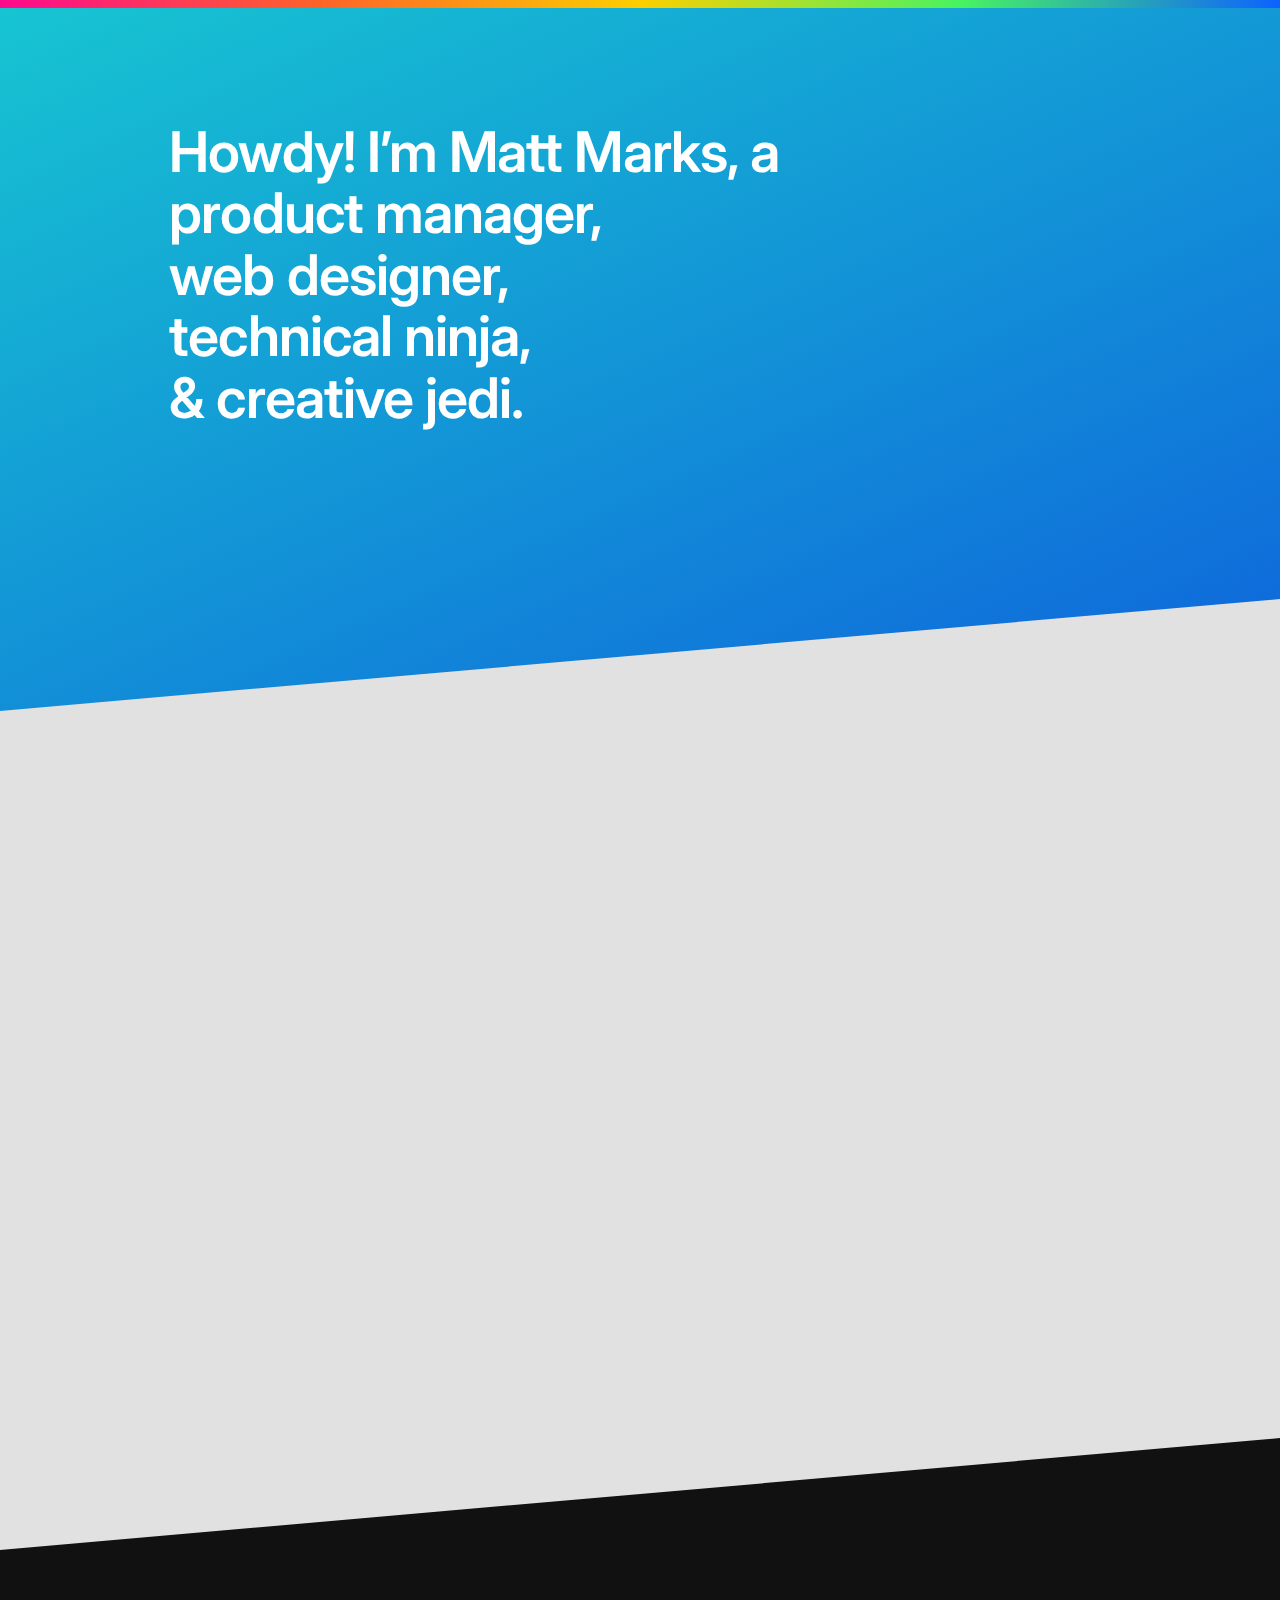
==== index.html @ 4c273abb "from php to html" ====
<!DOCTYPE html>
<html lang="en">
<head>
  <meta charset="UTF-8">
  <title>Matt Marks - Product Manager</title>
  <meta name="viewport" content="width=device-width, initial-scale=1, viewport-fit=cover">
  <link rel="stylesheet" href="style.css?v=2021.12.28.2">
  <link rel="stylesheet" href="flexboxgrid.css">
  <link href="https://fonts.googleapis.com/css?family=Inter:400,500,600&amp;display=swap" rel="stylesheet">
  
  <script src="https://cdn.usefathom.com/script.js" data-site="PKWQHMDA" defer></script>

</head>
<body>

<header>
  <div class="rainbow"></div>
  <div class="header_bg"></div>
  
  <section id="intro" class="wrap container-fluid">
		<div class="row">
			<article class="col-xs-12 col-md-10 col-md-offset-1">
				<h1>Howdy! I’m Matt Marks, a 
				<br>product manager, 
				<br>web designer, 
				<br>technical ninja, 
				<br>& creative jedi.</h1>
			</article>
		</div>
		<div id="scrollarrow" class="arrow" style="visibility:hidden;">
		  <a href="#productmanager"><span></span></a>
		</div>
  </section>
  
</header>


<main>

	<section id="productmanager" class="wrap container-fluid">
		<div class="row">
			<div class="col-xs-12 col-md-10 col-md-offset-1">
		
				<article class="portfolio-applesupport">
					<div class="portfolio-applesupport-text fademove">
						<h2>By day, I work as a Product Manager on the <a href="https://apps.apple.com/us/app/apple-support/id1130498044" target="_blank">Apple Support</a> app.</h2>
					</div>
					<div class="fademove iphone13">
						<div class="fade iphone13-screen"></div>
					</div>
				</article>
		
			</div>
		</div>
	</section>


	<div class="pixels_bg">

	<section id="pixels" class="wrap container-fluid">
		<div class="row">
			<div class="col-xs-12 col-md-10 col-md-offset-1">
		
				<article class="portfolio-pixels">
					<div class="portfolio-pixels-text fademove">
						<h2>By night, I tickle my imagination with pixels and code.</h2>
					</div>
					<div class="fademove pixelsback"></div>
					<div class="fademove pixelsfront"></div>
				</article>
		
			</div>
		</div>
	</section>

	</div>

</main>



<script src="https://cdnjs.cloudflare.com/ajax/libs/jquery/2.1.3/jquery.min.js"></script>

<script>

$(window).scroll(function() {
    $('.fade').each(function() {
        var top_of_element = $(this).offset().top + 500;
        var bottom_of_element = $(this).offset().top + $(this).outerHeight();
        var bottom_of_screen = $(window).scrollTop() + $(window).innerHeight();
        var top_of_screen = $(window).scrollTop();

        if ((bottom_of_screen > top_of_element) && (top_of_screen < bottom_of_element) && !$(this).hasClass('visible')) {
            $(this).addClass('visible');
        }
    });
});

$(window).scroll(function() {
    $('.fademove').each(function() {
        var top_of_element = $(this).offset().top + 100;
        var bottom_of_element = $(this).offset().top + $(this).outerHeight();
        var bottom_of_screen = $(window).scrollTop() + $(window).innerHeight();
        var top_of_screen = $(window).scrollTop();

        if ((bottom_of_screen > top_of_element) && (top_of_screen < bottom_of_element) && !$(this).hasClass('visible')) {
            $(this).addClass('visible');
        }
    });
});

$(window).scroll(function() {
    var wScroll = $(this).scrollTop();
    $(".pixelsback").css({
        transform: "translateX(" + wScroll / 300 + "%)"
    })
});

$(window).scroll(function() {
    var wScroll = $(this).scrollTop();
    $(".pixelsfront").css({
        transform: "translateX(-" + wScroll / 300 + "%)"
    })
});

$(function() {
     setTimeout(function(){
         showElement();
      }, 4500);

     function showElement() {
         document.getElementById('scrollarrow').style.visibility = "visible";
     }
});


$(window).scroll(function(){
	$(".arrow").css("opacity", 1 - $(window).scrollTop() / 100);
});
</script>
	


</body>
</html>
---- style.css ----
/*
Author: Matt Marks
Version: 2021.12.28.2
*/


/* normalize.css v8.0.0 | MIT License | github.com/necolas/normalize.css */
button,hr,input{overflow:visible}progress,sub,sup{vertical-align:baseline}[type=checkbox],[type=radio],legend{box-sizing:border-box;padding:0}html{line-height:1.15;-webkit-text-size-adjust:100%}body{margin:0}h1{font-size:2em;margin:.67em 0}hr{box-sizing:content-box;height:0}code,kbd,pre,samp{font-family:monospace,monospace;font-size:1em}a{background-color:transparent}abbr[title]{border-bottom:none;text-decoration:underline;text-decoration:underline dotted}b,strong{font-weight:bolder}small{font-size:80%}sub,sup{font-size:75%;line-height:0;position:relative}sub{bottom:-.25em}sup{top:-.5em}img{border-style:none}button,input,optgroup,select,textarea{font-family:inherit;font-size:100%;line-height:1.15;margin:0}button,select{text-transform:none}[type=button],[type=reset],[type=submit],button{-webkit-appearance:button}[type=button]::-moz-focus-inner,[type=reset]::-moz-focus-inner,[type=submit]::-moz-focus-inner,button::-moz-focus-inner{border-style:none;padding:0}[type=button]:-moz-focusring,[type=reset]:-moz-focusring,[type=submit]:-moz-focusring,button:-moz-focusring{outline:ButtonText dotted 1px}fieldset{padding:.35em .75em .625em}legend{color:inherit;display:table;max-width:100%;white-space:normal}textarea{overflow:auto}[type=number]::-webkit-inner-spin-button,[type=number]::-webkit-outer-spin-button{height:auto}[type=search]{-webkit-appearance:textfield;outline-offset:-2px}[type=search]::-webkit-search-decoration{-webkit-appearance:none}::-webkit-file-upload-button{-webkit-appearance:button;font:inherit}details{display:block}summary{display:list-item}[hidden],template{display:none}


body 										{ font-family: 'Inter', sans-serif; font-weight: 400; margin:0; background:#e1e1e1; }
.wrap 										{ box-sizing: border-box; max-width: 1200px; margin: 0 auto; }
.fade 										{ opacity: 0; visibility: hidden; transition: opacity 1s ease-out; will-change: opacity, visibility; z-index:1; }
.fade.visible 								{ opacity: 1; visibility: visible; z-index:1; }
.fademove 									{ opacity: 0; transform: translateY(10vh); visibility: hidden; transition: opacity 1s ease-out, transform 1.5s ease-out; will-change: opacity, visibility; z-index:1; }
.fademove.visible 							{ opacity: 1; transform: none; visibility: visible; z-index:1; }
a 											{ text-decoration:none; cursor:hand; }

header 										{ position: relative; }
.rainbow 									{ background: #fff; background: -webkit-linear-gradient(to right, #fd0a8e, #fd6329, #fdcf00, #48f361, #0d62ff); background: linear-gradient(to right, #fd0a8e, #fd6329, #fdcf00, #48f361, #0d62ff); background-size: 100% 100%; -webkit-animation: gradient 10s ease infinite; animation: gradient 10s ease infinite; width:100%; height:8px; display:block; position: absolute; top: 0; bottom: 0; right: 0; left: 0; z-index:1; }
.header_bg 									{ position: absolute; top: 0; bottom: 0; right: 0; left: 0; width: 100%; height: 100%; padding-bottom:10em; background: #000046; background: -webkit-linear-gradient(160deg, #17c5d1, #0f6cdb, #651ca1, #0a106c); background: linear-gradient(160deg, #17c5d1, #0f6cdb, #651ca1, #0a106c); background-size: 300% 300%; -webkit-animation: gradient 10s ease infinite; animation: gradient 10s ease infinite; transform: skewY(-5deg); transform-origin: top left; }
header h1 									{ position: relative; color: white; }
#intro h1 									{ font-size: 3.5em; color: #fff; letter-spacing: -0.93px; line-height: 1.1em; font-weight: 600; padding-top:1.5em; padding-bottom:1.5em; }

@-webkit-keyframes gradient 				{ 0% { background-position: 0% 50%; } 50% { background-position: 100% 50%; } 100% { background-position: 0% 50%; } }
@keyframes gradient 						{ 0% { background-position: 0% 50%; } 50% { background-position: 100% 50%; } 100% { background-position: 0% 50%; } }

.arrow a 									{ position: absolute; bottom: 20px; left: 50%; z-index: 2; display: inline-block; -webkit-transform: translate(0, -50%); transform: translate(0, -50%); color: #fff; font : normal 400 20px/1 'Josefin Sans', sans-serif; letter-spacing: .1em; text-decoration: none; transition: opacity .3s; }
.arrow a:hover 								{ opacity: .5; }
#scrollarrow a span 						{ position: absolute; top: 0; left: 50%; width: 24px; height: 24px; margin-left: -12px; border-left: 1px solid #fff; border-bottom: 1px solid #fff; -webkit-transform: rotate(-45deg); transform: rotate(-45deg); -webkit-animation: arrow 1.5s infinite; animation: arrow 1.5s infinite; box-sizing: border-box; }
@-webkit-keyframes arrow 					{ 0% { -webkit-transform: rotate(-45deg) translate(0, 0); opacity: 0; } 50% { opacity: 1; } 100% { -webkit-transform: rotate(-45deg) translate(-20px, 20px); opacity: 0; } }
@keyframes arrow 							{ 0% { transform: rotate(-45deg) translate(0, 0); opacity: 0; } 50% { opacity: 1; } 100% { transform: rotate(-45deg) translate(-20px, 20px); opacity: 0; } }

main 										{ width:100vw; overflow:hidden; }

.portfolio-applesupport 					{ position:relative; padding-top:4em; margin-top:7em; }
.portfolio-applesupport-text 				{ position:absolute; width:60%; top:0; left:0; }
.portfolio-applesupport-text h2 			{ font-size: 3em; color: #333; letter-spacing: -0.15px; line-height: 1.4em; font-weight: 600; padding-top:1.9em; }
.portfolio-applesupport-text a 				{ white-space:nowrap; color:rgba(44, 94, 209, 1.000); text-decoration:none; }
.portfolio-applesupport-text a:hover 		{ text-decoration:underline; }
.portfolio-applesupport .iphone13 			{ width:100%; background:url('img/iphone-13-skel.png') center right no-repeat; background-size:95%; height:941px; margin-left:35%; margin-top:-20%; z-index:98; }
.portfolio-applesupport .iphone13-screen 	{ width:100%; background:url('img/iphone13-screen.png') center right no-repeat; background-size:95%; height:941px; z-index:99; }
	
.pixels_bg 									{ width: 100%; background: #111; transform: skewY(-5deg); margin-top:.9em; padding:3em 0 6em 0; }
.portfolio-pixels 							{ position:relative; transform: skewY(5deg); padding-top:15em; }
.portfolio-pixels-text 						{ position:absolute; text-align:right; width:60%; top:0; right:0; }
.portfolio-pixels-text h2 					{ font-size: 3em; color: #999; letter-spacing: -0.15px; line-height: 1.4em; font-weight: 600; padding-top:.5em; }
.portfolio-pixels .pixelsback 				{ width:100%; background:url('img/pixels-back.png') center center no-repeat; background-size:contain; height:600px; margin-left:-40%; margin-top:5%; }
.portfolio-pixels .pixelsfront 				{ width:100%; background:url('img/pixels-front.png') center center no-repeat; background-size:contain; height:650px; margin-left:0; margin-top:-69.1%; }

@media only screen and (max-width: 1020px) 	{
.portfolio-applesupport-text h2 			{ font-size: 2.5em; padding-top:2em; }
.portfolio-pixels-text h3 					{ font-size: 2.5em; }
}

@media only screen and (max-width: 900px) 	{
#intro h1									{ text-align:center; font-size: 2.3em; }

.portfolio-applesupport-text 				{ position:static; width:100%; text-align:center; padding-top:0; }
.portfolio-applesupport-text h2 			{ font-size: 2em; margin-top:0; }
.portfolio-applesupport-text a 				{ white-space:normal; }
.portfolio-applesupport .iphone13 			{ width:150%; background:url('img/iphone-13-skel.png') center right no-repeat; background-size:100%; height:941px; margin-left:-20%; margin-top:-20%; z-index:98; }
.portfolio-applesupport .iphone13-screen 	{ width:100%; background:url('img/iphone13-screen.png') center right no-repeat; background-size:100%; height:941px; z-index:99; }
	
.portfolio-pixels 							{ position:relative; padding-top:0em; }
.portfolio-pixels-text 						{ position:static; width:100%; text-align:center; }
.portfolio-pixels-text h2 					{ font-size: 2em;  }
.portfolio-pixels .pixelsback 				{ display:none; }
.portfolio-pixels .pixelsfront 				{ height:650px; margin-left:0; margin-top:0; }
}
---- flexboxgrid.css ----
/* Uncomment and set these variables to customize the grid. */

.container-fluid {
  margin-right: auto;
  margin-left: auto;
  padding-right: 2rem;
  padding-left: 2rem;
}
  

.row {
  box-sizing: border-box;
  display: -ms-flexbox;
  display: -webkit-box;
  display: flex;
  -ms-flex: 0 1 auto;
  -webkit-box-flex: 0;
  flex: 0 1 auto;
  -ms-flex-direction: row;
  -webkit-box-orient: horizontal;
  -webkit-box-direction: normal;
  flex-direction: row;
  -ms-flex-wrap: wrap;
  flex-wrap: wrap;
  margin-right: -1rem;
  margin-left: -1rem;
}

.row.reverse {
  -ms-flex-direction: row-reverse;
  -webkit-box-orient: horizontal;
  -webkit-box-direction: reverse;
  flex-direction: row-reverse;
}

.col.reverse {
  -ms-flex-direction: column-reverse;
  -webkit-box-orient: vertical;
  -webkit-box-direction: reverse;
  flex-direction: column-reverse;
}

.col-xs,
.col-xs-1,
.col-xs-2,
.col-xs-3,
.col-xs-4,
.col-xs-5,
.col-xs-6,
.col-xs-7,
.col-xs-8,
.col-xs-9,
.col-xs-10,
.col-xs-11,
.col-xs-12 {
  box-sizing: border-box;
  -ms-flex: 0 0 auto;
  -webkit-box-flex: 0;
  flex: 0 0 auto;
  padding-right: 1rem;
  padding-left: 1rem;
}

.col-xs {
  -webkit-flex-grow: 1;
  -ms-flex-positive: 1;
  -webkit-box-flex: 1;
  flex-grow: 1;
  -ms-flex-preferred-size: 0;
  flex-basis: 0;
  max-width: 100%;
}

.col-xs-1 {
  -ms-flex-preferred-size: 8.333%;
  flex-basis: 8.333%;
  max-width: 8.333%;
}

.col-xs-2 {
  -ms-flex-preferred-size: 16.667%;
  flex-basis: 16.667%;
  max-width: 16.667%;
}

.col-xs-3 {
  -ms-flex-preferred-size: 25%;
  flex-basis: 25%;
  max-width: 25%;
}

.col-xs-4 {
  -ms-flex-preferred-size: 33.333%;
  flex-basis: 33.333%;
  max-width: 33.333%;
}

.col-xs-5 {
  -ms-flex-preferred-size: 41.667%;
  flex-basis: 41.667%;
  max-width: 41.667%;
}

.col-xs-6 {
  -ms-flex-preferred-size: 50%;
  flex-basis: 50%;
  max-width: 50%;
}

.col-xs-7 {
  -ms-flex-preferred-size: 58.333%;
  flex-basis: 58.333%;
  max-width: 58.333%;
}

.col-xs-8 {
  -ms-flex-preferred-size: 66.667%;
  flex-basis: 66.667%;
  max-width: 66.667%;
}

.col-xs-9 {
  -ms-flex-preferred-size: 75%;
  flex-basis: 75%;
  max-width: 75%;
}

.col-xs-10 {
  -ms-flex-preferred-size: 83.333%;
  flex-basis: 83.333%;
  max-width: 83.333%;
}

.col-xs-11 {
  -ms-flex-preferred-size: 91.667%;
  flex-basis: 91.667%;
  max-width: 91.667%;
}

.col-xs-12 {
  -ms-flex-preferred-size: 100%;
  flex-basis: 100%;
  max-width: 100%;
}

.col-xs-offset-1 {
  margin-left: 8.333%;
}

.col-xs-offset-2 {
  margin-left: 16.667%;
}

.col-xs-offset-3 {
  margin-left: 25%;
}

.col-xs-offset-4 {
  margin-left: 33.333%;
}

.col-xs-offset-5 {
  margin-left: 41.667%;
}

.col-xs-offset-6 {
  margin-left: 50%;
}

.col-xs-offset-7 {
  margin-left: 58.333%;
}

.col-xs-offset-8 {
  margin-left: 66.667%;
}

.col-xs-offset-9 {
  margin-left: 75%;
}

.col-xs-offset-10 {
  margin-left: 83.333%;
}

.col-xs-offset-11 {
  margin-left: 91.667%;
}

.start-xs {
  -ms-flex-pack: start;
  -webkit-box-pack: start;
  justify-content: flex-start;
  text-align: start;
}

.center-xs {
  -ms-flex-pack: center;
  -webkit-box-pack: center;
  justify-content: center;
  text-align: center;
}

.end-xs {
  -ms-flex-pack: end;
  -webkit-box-pack: end;
  justify-content: flex-end;
  text-align: end;
}

.top-xs {
  -ms-flex-align: start;
  -webkit-box-align: start;
  align-items: flex-start;
}

.middle-xs {
  -ms-flex-align: center;
  -webkit-box-align: center;
  align-items: center;
}

.bottom-xs {
  -ms-flex-align: end;
  -webkit-box-align: end;
  align-items: flex-end;
}

.around-xs {
  -ms-flex-pack: distribute;
  justify-content: space-around;
}

.between-xs {
  -ms-flex-pack: justify;
  -webkit-box-pack: justify;
  justify-content: space-between;
}

.first-xs {
  -ms-flex-order: -1;
  -webkit-box-ordinal-group: 0;
  order: -1;
}

.last-xs {
  -ms-flex-order: 1;
  -webkit-box-ordinal-group: 2;
  order: 1;
}

@media only screen and (min-width: 48em) {
  .container {
    width: 46rem;
  }

  .col-sm,
  .col-sm-1,
  .col-sm-2,
  .col-sm-3,
  .col-sm-4,
  .col-sm-5,
  .col-sm-6,
  .col-sm-7,
  .col-sm-8,
  .col-sm-9,
  .col-sm-10,
  .col-sm-11,
  .col-sm-12 {
    box-sizing: border-box;
    -ms-flex: 0 0 auto;
    -webkit-box-flex: 0;
    flex: 0 0 auto;
    padding-right: 1rem;
    padding-left: 1rem;
  }

  .col-sm {
    -webkit-flex-grow: 1;
    -ms-flex-positive: 1;
    -webkit-box-flex: 1;
    flex-grow: 1;
    -ms-flex-preferred-size: 0;
    flex-basis: 0;
    max-width: 100%;
  }

  .col-sm-1 {
    -ms-flex-preferred-size: 8.333%;
    flex-basis: 8.333%;
    max-width: 8.333%;
  }

  .col-sm-2 {
    -ms-flex-preferred-size: 16.667%;
    flex-basis: 16.667%;
    max-width: 16.667%;
  }

  .col-sm-3 {
    -ms-flex-preferred-size: 25%;
    flex-basis: 25%;
    max-width: 25%;
  }

  .col-sm-4 {
    -ms-flex-preferred-size: 33.333%;
    flex-basis: 33.333%;
    max-width: 33.333%;
  }

  .col-sm-5 {
    -ms-flex-preferred-size: 41.667%;
    flex-basis: 41.667%;
    max-width: 41.667%;
  }

  .col-sm-6 {
    -ms-flex-preferred-size: 50%;
    flex-basis: 50%;
    max-width: 50%;
  }

  .col-sm-7 {
    -ms-flex-preferred-size: 58.333%;
    flex-basis: 58.333%;
    max-width: 58.333%;
  }

  .col-sm-8 {
    -ms-flex-preferred-size: 66.667%;
    flex-basis: 66.667%;
    max-width: 66.667%;
  }

  .col-sm-9 {
    -ms-flex-preferred-size: 75%;
    flex-basis: 75%;
    max-width: 75%;
  }

  .col-sm-10 {
    -ms-flex-preferred-size: 83.333%;
    flex-basis: 83.333%;
    max-width: 83.333%;
  }

  .col-sm-11 {
    -ms-flex-preferred-size: 91.667%;
    flex-basis: 91.667%;
    max-width: 91.667%;
  }

  .col-sm-12 {
    -ms-flex-preferred-size: 100%;
    flex-basis: 100%;
    max-width: 100%;
  }

  .col-sm-offset-1 {
    margin-left: 8.333%;
  }

  .col-sm-offset-2 {
    margin-left: 16.667%;
  }

  .col-sm-offset-3 {
    margin-left: 25%;
  }

  .col-sm-offset-4 {
    margin-left: 33.333%;
  }

  .col-sm-offset-5 {
    margin-left: 41.667%;
  }

  .col-sm-offset-6 {
    margin-left: 50%;
  }

  .col-sm-offset-7 {
    margin-left: 58.333%;
  }

  .col-sm-offset-8 {
    margin-left: 66.667%;
  }

  .col-sm-offset-9 {
    margin-left: 75%;
  }

  .col-sm-offset-10 {
    margin-left: 83.333%;
  }

  .col-sm-offset-11 {
    margin-left: 91.667%;
  }

  .start-sm {
    -ms-flex-pack: start;
    -webkit-box-pack: start;
    justify-content: flex-start;
    text-align: start;
  }

  .center-sm {
    -ms-flex-pack: center;
    -webkit-box-pack: center;
    justify-content: center;
    text-align: center;
  }

  .end-sm {
    -ms-flex-pack: end;
    -webkit-box-pack: end;
    justify-content: flex-end;
    text-align: end;
  }

  .top-sm {
    -ms-flex-align: start;
    -webkit-box-align: start;
    align-items: flex-start;
  }

  .middle-sm {
    -ms-flex-align: center;
    -webkit-box-align: center;
    align-items: center;
  }

  .bottom-sm {
    -ms-flex-align: end;
    -webkit-box-align: end;
    align-items: flex-end;
  }

  .around-sm {
    -ms-flex-pack: distribute;
    justify-content: space-around;
  }

  .between-sm {
    -ms-flex-pack: justify;
    -webkit-box-pack: justify;
    justify-content: space-between;
  }

  .first-sm {
    -ms-flex-order: -1;
    -webkit-box-ordinal-group: 0;
    order: -1;
  }

  .last-sm {
    -ms-flex-order: 1;
    -webkit-box-ordinal-group: 2;
    order: 1;
  }
}

@media only screen and (min-width: 62em) {
  .container {
    width: 61rem;
  }

  .col-md,
  .col-md-1,
  .col-md-2,
  .col-md-3,
  .col-md-4,
  .col-md-5,
  .col-md-6,
  .col-md-7,
  .col-md-8,
  .col-md-9,
  .col-md-10,
  .col-md-11,
  .col-md-12 {
    box-sizing: border-box;
    -ms-flex: 0 0 auto;
    -webkit-box-flex: 0;
    flex: 0 0 auto;
    padding-right: 1rem;
    padding-left: 1rem;
  }

  .col-md {
    -webkit-flex-grow: 1;
    -ms-flex-positive: 1;
    -webkit-box-flex: 1;
    flex-grow: 1;
    -ms-flex-preferred-size: 0;
    flex-basis: 0;
    max-width: 100%;
  }

  .col-md-1 {
    -ms-flex-preferred-size: 8.333%;
    flex-basis: 8.333%;
    max-width: 8.333%;
  }

  .col-md-2 {
    -ms-flex-preferred-size: 16.667%;
    flex-basis: 16.667%;
    max-width: 16.667%;
  }

  .col-md-3 {
    -ms-flex-preferred-size: 25%;
    flex-basis: 25%;
    max-width: 25%;
  }

  .col-md-4 {
    -ms-flex-preferred-size: 33.333%;
    flex-basis: 33.333%;
    max-width: 33.333%;
  }

  .col-md-5 {
    -ms-flex-preferred-size: 41.667%;
    flex-basis: 41.667%;
    max-width: 41.667%;
  }

  .col-md-6 {
    -ms-flex-preferred-size: 50%;
    flex-basis: 50%;
    max-width: 50%;
  }

  .col-md-7 {
    -ms-flex-preferred-size: 58.333%;
    flex-basis: 58.333%;
    max-width: 58.333%;
  }

  .col-md-8 {
    -ms-flex-preferred-size: 66.667%;
    flex-basis: 66.667%;
    max-width: 66.667%;
  }

  .col-md-9 {
    -ms-flex-preferred-size: 75%;
    flex-basis: 75%;
    max-width: 75%;
  }

  .col-md-10 {
    -ms-flex-preferred-size: 83.333%;
    flex-basis: 83.333%;
    max-width: 83.333%;
  }

  .col-md-11 {
    -ms-flex-preferred-size: 91.667%;
    flex-basis: 91.667%;
    max-width: 91.667%;
  }

  .col-md-12 {
    -ms-flex-preferred-size: 100%;
    flex-basis: 100%;
    max-width: 100%;
  }

  .col-md-offset-1 {
    margin-left: 8.333%;
  }

  .col-md-offset-2 {
    margin-left: 16.667%;
  }

  .col-md-offset-3 {
    margin-left: 25%;
  }

  .col-md-offset-4 {
    margin-left: 33.333%;
  }

  .col-md-offset-5 {
    margin-left: 41.667%;
  }

  .col-md-offset-6 {
    margin-left: 50%;
  }

  .col-md-offset-7 {
    margin-left: 58.333%;
  }

  .col-md-offset-8 {
    margin-left: 66.667%;
  }

  .col-md-offset-9 {
    margin-left: 75%;
  }

  .col-md-offset-10 {
    margin-left: 83.333%;
  }

  .col-md-offset-11 {
    margin-left: 91.667%;
  }

  .start-md {
    -ms-flex-pack: start;
    -webkit-box-pack: start;
    justify-content: flex-start;
    text-align: start;
  }

  .center-md {
    -ms-flex-pack: center;
    -webkit-box-pack: center;
    justify-content: center;
    text-align: center;
  }

  .end-md {
    -ms-flex-pack: end;
    -webkit-box-pack: end;
    justify-content: flex-end;
    text-align: end;
  }

  .top-md {
    -ms-flex-align: start;
    -webkit-box-align: start;
    align-items: flex-start;
  }

  .middle-md {
    -ms-flex-align: center;
    -webkit-box-align: center;
    align-items: center;
  }

  .bottom-md {
    -ms-flex-align: end;
    -webkit-box-align: end;
    align-items: flex-end;
  }

  .around-md {
    -ms-flex-pack: distribute;
    justify-content: space-around;
  }

  .between-md {
    -ms-flex-pack: justify;
    -webkit-box-pack: justify;
    justify-content: space-between;
  }

  .first-md {
    -ms-flex-order: -1;
    -webkit-box-ordinal-group: 0;
    order: -1;
  }

  .last-md {
    -ms-flex-order: 1;
    -webkit-box-ordinal-group: 2;
    order: 1;
  }
}

@media only screen and (min-width: 75em) {
  .container {
    width: 71rem;
  }

  .col-lg,
  .col-lg-1,
  .col-lg-2,
  .col-lg-3,
  .col-lg-4,
  .col-lg-5,
  .col-lg-6,
  .col-lg-7,
  .col-lg-8,
  .col-lg-9,
  .col-lg-10,
  .col-lg-11,
  .col-lg-12 {
    box-sizing: border-box;
    -ms-flex: 0 0 auto;
    -webkit-box-flex: 0;
    flex: 0 0 auto;
    padding-right: 1rem;
    padding-left: 1rem;
  }

  .col-lg {
    -webkit-flex-grow: 1;
    -ms-flex-positive: 1;
    -webkit-box-flex: 1;
    flex-grow: 1;
    -ms-flex-preferred-size: 0;
    flex-basis: 0;
    max-width: 100%;
  }

  .col-lg-1 {
    -ms-flex-preferred-size: 8.333%;
    flex-basis: 8.333%;
    max-width: 8.333%;
  }

  .col-lg-2 {
    -ms-flex-preferred-size: 16.667%;
    flex-basis: 16.667%;
    max-width: 16.667%;
  }

  .col-lg-3 {
    -ms-flex-preferred-size: 25%;
    flex-basis: 25%;
    max-width: 25%;
  }

  .col-lg-4 {
    -ms-flex-preferred-size: 33.333%;
    flex-basis: 33.333%;
    max-width: 33.333%;
  }

  .col-lg-5 {
    -ms-flex-preferred-size: 41.667%;
    flex-basis: 41.667%;
    max-width: 41.667%;
  }

  .col-lg-6 {
    -ms-flex-preferred-size: 50%;
    flex-basis: 50%;
    max-width: 50%;
  }

  .col-lg-7 {
    -ms-flex-preferred-size: 58.333%;
    flex-basis: 58.333%;
    max-width: 58.333%;
  }

  .col-lg-8 {
    -ms-flex-preferred-size: 66.667%;
    flex-basis: 66.667%;
    max-width: 66.667%;
  }

  .col-lg-9 {
    -ms-flex-preferred-size: 75%;
    flex-basis: 75%;
    max-width: 75%;
  }

  .col-lg-10 {
    -ms-flex-preferred-size: 83.333%;
    flex-basis: 83.333%;
    max-width: 83.333%;
  }

  .col-lg-11 {
    -ms-flex-preferred-size: 91.667%;
    flex-basis: 91.667%;
    max-width: 91.667%;
  }

  .col-lg-12 {
    -ms-flex-preferred-size: 100%;
    flex-basis: 100%;
    max-width: 100%;
  }

  .col-lg-offset-1 {
    margin-left: 8.333%;
  }

  .col-lg-offset-2 {
    margin-left: 16.667%;
  }

  .col-lg-offset-3 {
    margin-left: 25%;
  }

  .col-lg-offset-4 {
    margin-left: 33.333%;
  }

  .col-lg-offset-5 {
    margin-left: 41.667%;
  }

  .col-lg-offset-6 {
    margin-left: 50%;
  }

  .col-lg-offset-7 {
    margin-left: 58.333%;
  }

  .col-lg-offset-8 {
    margin-left: 66.667%;
  }

  .col-lg-offset-9 {
    margin-left: 75%;
  }

  .col-lg-offset-10 {
    margin-left: 83.333%;
  }

  .col-lg-offset-11 {
    margin-left: 91.667%;
  }

  .start-lg {
    -ms-flex-pack: start;
    -webkit-box-pack: start;
    justify-content: flex-start;
    text-align: start;
  }

  .center-lg {
    -ms-flex-pack: center;
    -webkit-box-pack: center;
    justify-content: center;
    text-align: center;
  }

  .end-lg {
    -ms-flex-pack: end;
    -webkit-box-pack: end;
    justify-content: flex-end;
    text-align: end;
  }

  .top-lg {
    -ms-flex-align: start;
    -webkit-box-align: start;
    align-items: flex-start;
  }

  .middle-lg {
    -ms-flex-align: center;
    -webkit-box-align: center;
    align-items: center;
  }

  .bottom-lg {
    -ms-flex-align: end;
    -webkit-box-align: end;
    align-items: flex-end;
  }

  .around-lg {
    -ms-flex-pack: distribute;
    justify-content: space-around;
  }

  .between-lg {
    -ms-flex-pack: justify;
    -webkit-box-pack: justify;
    justify-content: space-between;
  }

  .first-lg {
    -ms-flex-order: -1;
    -webkit-box-ordinal-group: 0;
    order: -1;
  }

  .last-lg {
    -ms-flex-order: 1;
    -webkit-box-ordinal-group: 2;
    order: 1;
  }
}
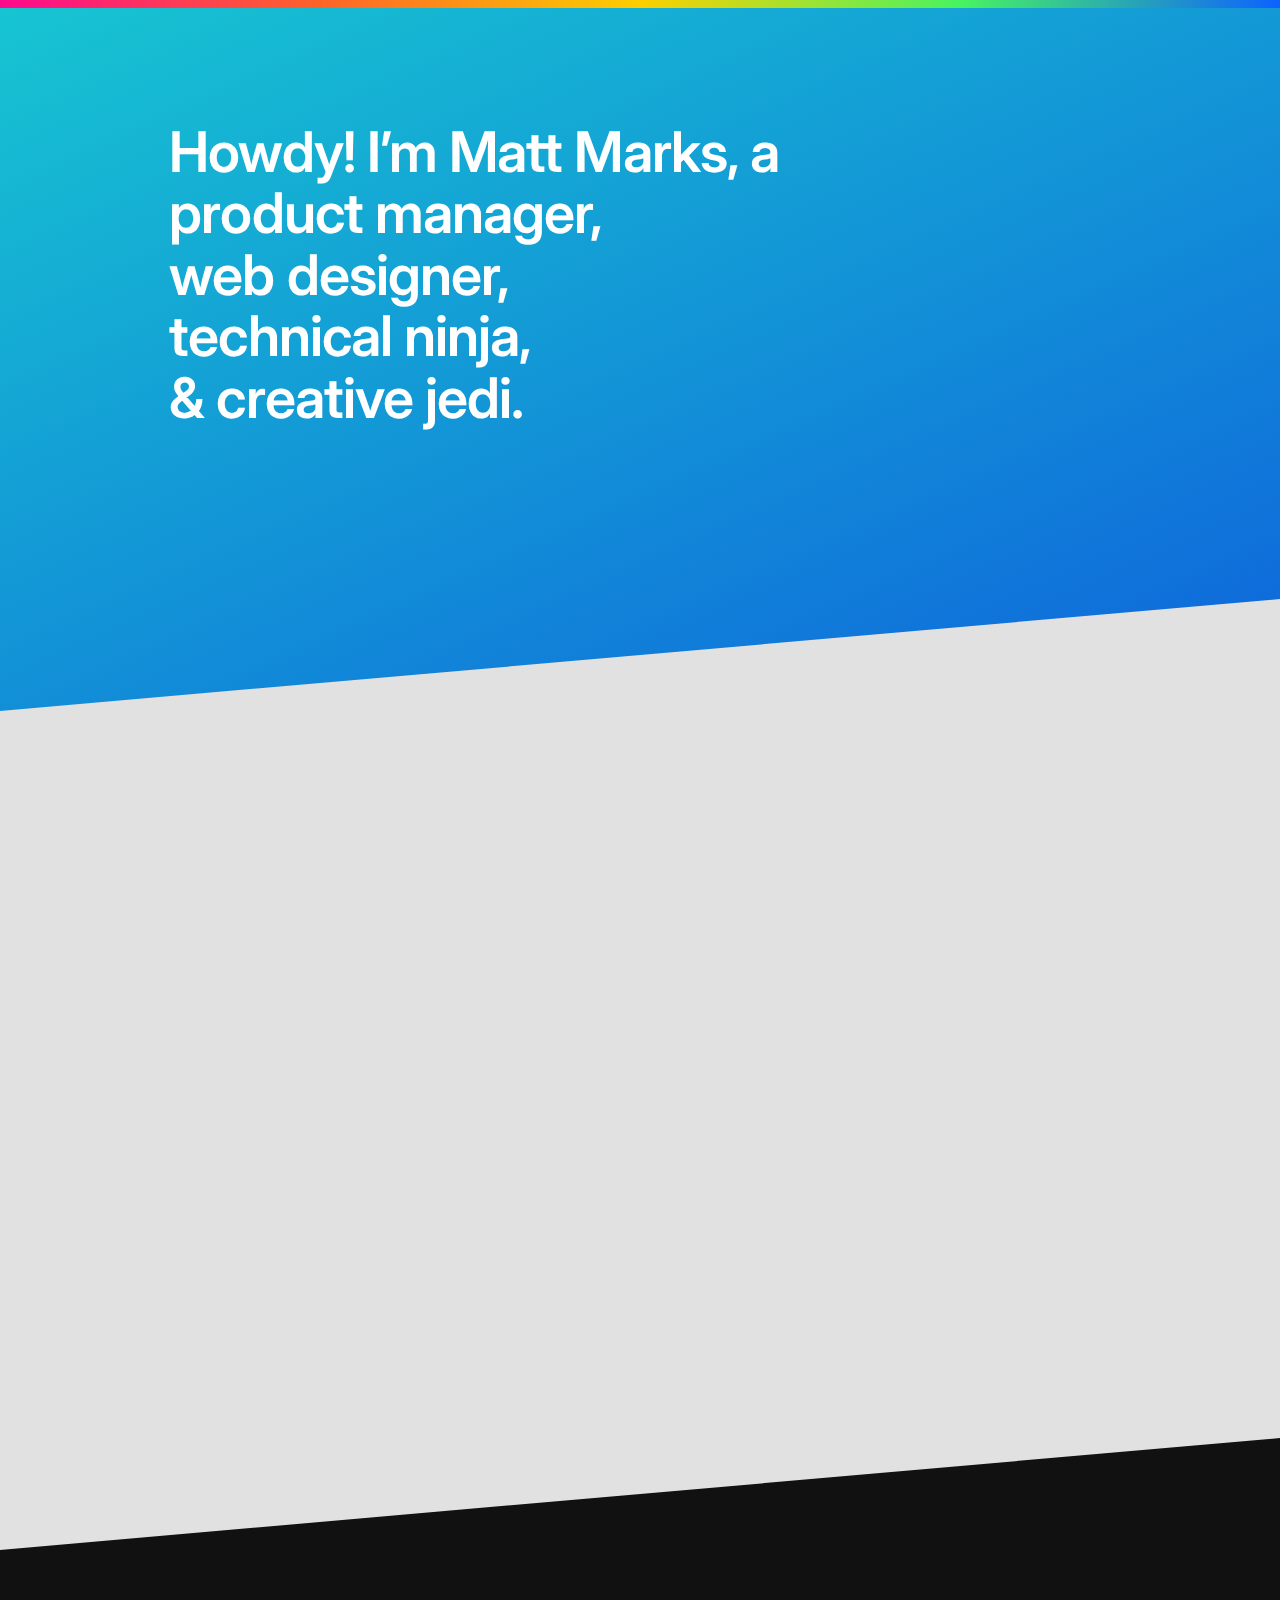
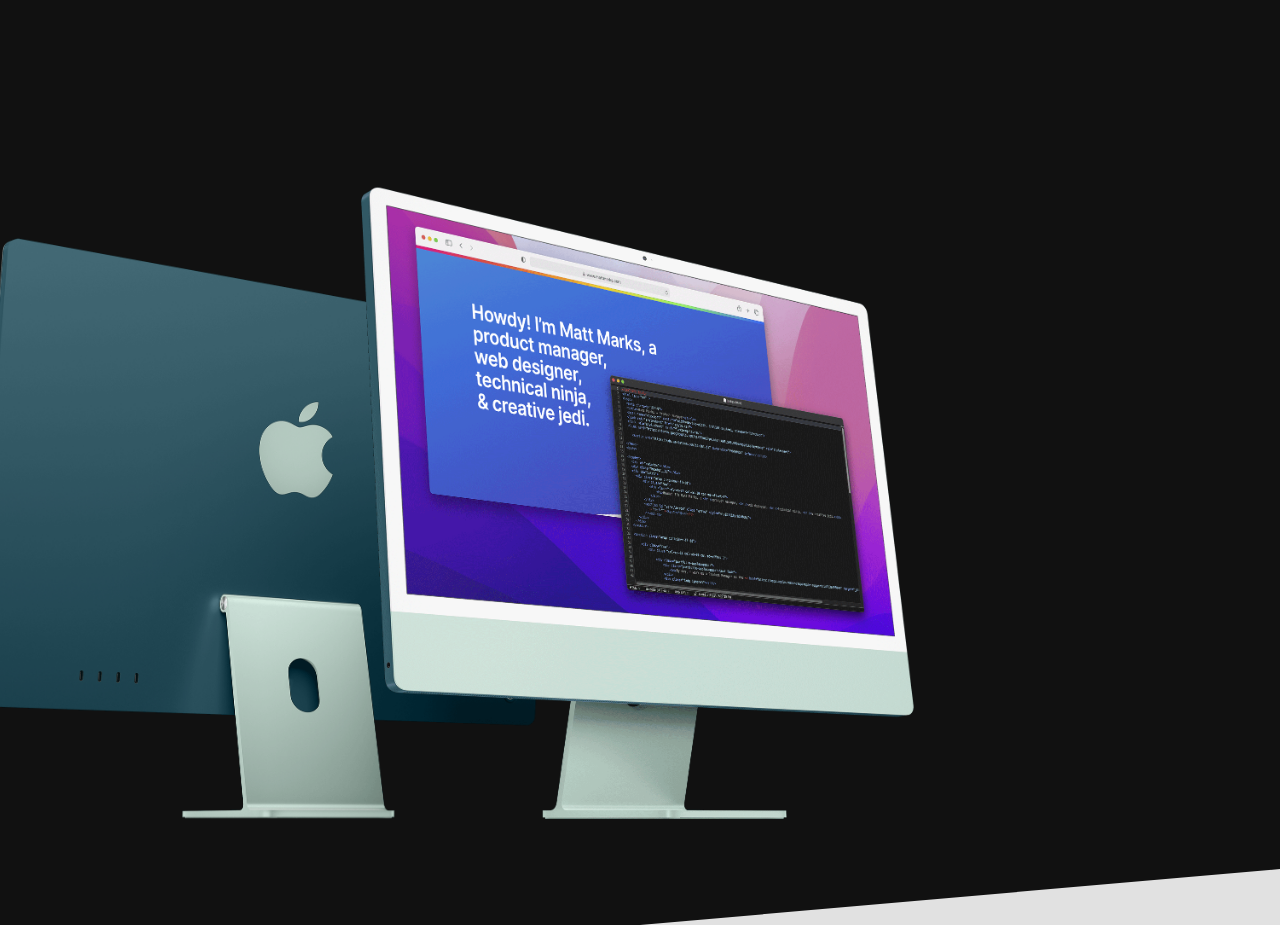
==== commit 4fbb57d9: "no fade" ====
--- a/index.html
+++ b/index.html
@@ -2,10 +2,10 @@
 <html lang="en">
 <head>
   <meta charset="UTF-8">
-  <title>Matt Marks - Product Manager</title>
+  <title>Matt Marks</title>
   <meta name="viewport" content="width=device-width, initial-scale=1, viewport-fit=cover">
-  <link rel="stylesheet" href="style.css?v=2021.12.28.2">
-  <link rel="stylesheet" href="flexboxgrid.css">
+  <link rel="stylesheet" href="style.css?v=2022.02.06">
+  <link rel="stylesheet" href="flexboxgrid.min.css">
   <link href="https://fonts.googleapis.com/css?family=Inter:400,500,600&amp;display=swap" rel="stylesheet">
   
   <script src="https://cdn.usefathom.com/script.js" data-site="PKWQHMDA" defer></script>
@@ -41,11 +41,11 @@
 		<div class="row">
 			<div class="col-xs-12 col-md-10 col-md-offset-1">
 		
-				<article class="portfolio-applesupport">
-					<div class="portfolio-applesupport-text fademove">
+				<article class="applesupport">
+					<div class="applesupport-text fademove">
 						<h2>By day, I work as a Product Manager on the <a href="https://apps.apple.com/us/app/apple-support/id1130498044" target="_blank">Apple Support</a> app.</h2>
 					</div>
-					<div class="fademove iphone13">
+					<div class="iphone13">
 						<div class="fade iphone13-screen"></div>
 					</div>
 				</article>
@@ -65,8 +65,8 @@
 					<div class="portfolio-pixels-text fademove">
 						<h2>By night, I tickle my imagination with pixels and code.</h2>
 					</div>
-					<div class="fademove pixelsback"></div>
-					<div class="fademove pixelsfront"></div>
+					<div class="pixelsback"></div>
+					<div class="pixelsfront"></div>
 				</article>
 		
 			</div>
@@ -79,7 +79,7 @@
 
 
 
-<script src="https://cdnjs.cloudflare.com/ajax/libs/jquery/2.1.3/jquery.min.js"></script>
+<script src="https://code.jquery.com/jquery-3.6.0.min.js" integrity="sha256-/xUj+3OJU5yExlq6GSYGSHk7tPXikynS7ogEvDej/m4=" crossorigin="anonymous"></script>
 
 <script>
 
--- a/style.css
+++ b/style.css
@@ -1,6 +1,7 @@
 /*
 Author: Matt Marks
-Version: 2021.12.28.2
+Version: 2022.02.06
+URL: https://github.com/mattmarkscodes/mattmarks.codes
 */
 
 
@@ -33,13 +34,13 @@
 
 main 										{ width:100vw; overflow:hidden; }
 
-.portfolio-applesupport 					{ position:relative; padding-top:4em; margin-top:7em; }
-.portfolio-applesupport-text 				{ position:absolute; width:60%; top:0; left:0; }
-.portfolio-applesupport-text h2 			{ font-size: 3em; color: #333; letter-spacing: -0.15px; line-height: 1.4em; font-weight: 600; padding-top:1.9em; }
-.portfolio-applesupport-text a 				{ white-space:nowrap; color:rgba(44, 94, 209, 1.000); text-decoration:none; }
-.portfolio-applesupport-text a:hover 		{ text-decoration:underline; }
-.portfolio-applesupport .iphone13 			{ width:100%; background:url('img/iphone-13-skel.png') center right no-repeat; background-size:95%; height:941px; margin-left:35%; margin-top:-20%; z-index:98; }
-.portfolio-applesupport .iphone13-screen 	{ width:100%; background:url('img/iphone13-screen.png') center right no-repeat; background-size:95%; height:941px; z-index:99; }
+.applesupport 								{ position:relative; padding-top:4em; margin-top:7em; }
+.applesupport-text 							{ position:absolute; width:60%; top:0; left:0; }
+.applesupport-text h2 						{ font-size: 3em; color: #333; letter-spacing: -0.15px; line-height: 1.4em; font-weight: 600; padding-top:1.9em; }
+.applesupport-text a 						{ white-space:nowrap; color:rgba(44, 94, 209, 1.000); text-decoration:none; }
+.applesupport-text a:hover 					{ text-decoration:underline; }
+.applesupport .iphone13 					{ width:100%; background:url('img/iphone-13-skel.png') center right no-repeat; background-size:95%; height:941px; margin-left:35%; margin-top:-20%; z-index:98; }
+.applesupport .iphone13-screen 				{ width:100%; background:url('img/iphone13-screen.png') center right no-repeat; background-size:95%; height:941px; z-index:99; }
 	
 .pixels_bg 									{ width: 100%; background: #111; transform: skewY(-5deg); margin-top:.9em; padding:3em 0 6em 0; }
 .portfolio-pixels 							{ position:relative; transform: skewY(5deg); padding-top:15em; }
@@ -56,11 +57,11 @@
 @media only screen and (max-width: 900px) 	{
 #intro h1									{ text-align:center; font-size: 2.3em; }
 
-.portfolio-applesupport-text 				{ position:static; width:100%; text-align:center; padding-top:0; }
-.portfolio-applesupport-text h2 			{ font-size: 2em; margin-top:0; }
-.portfolio-applesupport-text a 				{ white-space:normal; }
-.portfolio-applesupport .iphone13 			{ width:150%; background:url('img/iphone-13-skel.png') center right no-repeat; background-size:100%; height:941px; margin-left:-20%; margin-top:-20%; z-index:98; }
-.portfolio-applesupport .iphone13-screen 	{ width:100%; background:url('img/iphone13-screen.png') center right no-repeat; background-size:100%; height:941px; z-index:99; }
+.applesupport-text 				{ position:static; width:100%; text-align:center; padding-top:0; }
+.applesupport-text h2 			{ font-size: 2em; margin-top:0; }
+.applesupport-text a 				{ white-space:normal; }
+.applesupport .iphone13 			{ width:150%; background:url('img/iphone-13-skel.png') center right no-repeat; background-size:100%; height:941px; margin-left:-20%; margin-top:-20%; z-index:98; }
+.applesupport .iphone13-screen 	{ width:100%; background:url('img/iphone13-screen.png') center right no-repeat; background-size:100%; height:941px; z-index:99; }
 	
 .portfolio-pixels 							{ position:relative; padding-top:0em; }
 .portfolio-pixels-text 						{ position:static; width:100%; text-align:center; }
--- a/flexboxgrid.min.css
+++ b/flexboxgrid.min.css
@@ -0,0 +1 @@
+.container-fluid{margin-right:auto;margin-left:auto;padding-right:2rem;padding-left:2rem}.row{box-sizing:border-box;display:-ms-flexbox;display:-webkit-box;display:flex;-ms-flex:0 1 auto;-webkit-box-flex:0;flex:0 1 auto;-ms-flex-direction:row;-webkit-box-orient:horizontal;-webkit-box-direction:normal;flex-direction:row;-ms-flex-wrap:wrap;flex-wrap:wrap;margin-right:-1rem;margin-left:-1rem}.row.reverse{-ms-flex-direction:row-reverse;-webkit-box-orient:horizontal;-webkit-box-direction:reverse;flex-direction:row-reverse}.col.reverse{-ms-flex-direction:column-reverse;-webkit-box-orient:vertical;-webkit-box-direction:reverse;flex-direction:column-reverse}.col-xs,.col-xs-1,.col-xs-10,.col-xs-11,.col-xs-12,.col-xs-2,.col-xs-3,.col-xs-4,.col-xs-5,.col-xs-6,.col-xs-7,.col-xs-8,.col-xs-9{box-sizing:border-box;-ms-flex:0 0 auto;-webkit-box-flex:0;flex:0 0 auto;padding-right:1rem;padding-left:1rem}.col-xs{-webkit-flex-grow:1;-ms-flex-positive:1;-webkit-box-flex:1;flex-grow:1;-ms-flex-preferred-size:0;flex-basis:0;max-width:100%}.col-xs-1{-ms-flex-preferred-size:8.333%;flex-basis:8.333%;max-width:8.333%}.col-xs-2{-ms-flex-preferred-size:16.667%;flex-basis:16.667%;max-width:16.667%}.col-xs-3{-ms-flex-preferred-size:25%;flex-basis:25%;max-width:25%}.col-xs-4{-ms-flex-preferred-size:33.333%;flex-basis:33.333%;max-width:33.333%}.col-xs-5{-ms-flex-preferred-size:41.667%;flex-basis:41.667%;max-width:41.667%}.col-xs-6{-ms-flex-preferred-size:50%;flex-basis:50%;max-width:50%}.col-xs-7{-ms-flex-preferred-size:58.333%;flex-basis:58.333%;max-width:58.333%}.col-xs-8{-ms-flex-preferred-size:66.667%;flex-basis:66.667%;max-width:66.667%}.col-xs-9{-ms-flex-preferred-size:75%;flex-basis:75%;max-width:75%}.col-xs-10{-ms-flex-preferred-size:83.333%;flex-basis:83.333%;max-width:83.333%}.col-xs-11{-ms-flex-preferred-size:91.667%;flex-basis:91.667%;max-width:91.667%}.col-xs-12{-ms-flex-preferred-size:100%;flex-basis:100%;max-width:100%}.col-xs-offset-1{margin-left:8.333%}.col-xs-offset-2{margin-left:16.667%}.col-xs-offset-3{margin-left:25%}.col-xs-offset-4{margin-left:33.333%}.col-xs-offset-5{margin-left:41.667%}.col-xs-offset-6{margin-left:50%}.col-xs-offset-7{margin-left:58.333%}.col-xs-offset-8{margin-left:66.667%}.col-xs-offset-9{margin-left:75%}.col-xs-offset-10{margin-left:83.333%}.col-xs-offset-11{margin-left:91.667%}.start-xs{-ms-flex-pack:start;-webkit-box-pack:start;justify-content:flex-start;text-align:start}.center-xs{-ms-flex-pack:center;-webkit-box-pack:center;justify-content:center;text-align:center}.end-xs{-ms-flex-pack:end;-webkit-box-pack:end;justify-content:flex-end;text-align:end}.top-xs{-ms-flex-align:start;-webkit-box-align:start;align-items:flex-start}.middle-xs{-ms-flex-align:center;-webkit-box-align:center;align-items:center}.bottom-xs{-ms-flex-align:end;-webkit-box-align:end;align-items:flex-end}.around-xs{-ms-flex-pack:distribute;justify-content:space-around}.between-xs{-ms-flex-pack:justify;-webkit-box-pack:justify;justify-content:space-between}.first-xs{-ms-flex-order:-1;-webkit-box-ordinal-group:0;order:-1}.last-xs{-ms-flex-order:1;-webkit-box-ordinal-group:2;order:1}@media only screen and (min-width:48em){.container{width:46rem}.col-sm,.col-sm-1,.col-sm-10,.col-sm-11,.col-sm-12,.col-sm-2,.col-sm-3,.col-sm-4,.col-sm-5,.col-sm-6,.col-sm-7,.col-sm-8,.col-sm-9{box-sizing:border-box;-ms-flex:0 0 auto;-webkit-box-flex:0;flex:0 0 auto;padding-right:1rem;padding-left:1rem}.col-sm{-webkit-flex-grow:1;-ms-flex-positive:1;-webkit-box-flex:1;flex-grow:1;-ms-flex-preferred-size:0;flex-basis:0;max-width:100%}.col-sm-1{-ms-flex-preferred-size:8.333%;flex-basis:8.333%;max-width:8.333%}.col-sm-2{-ms-flex-preferred-size:16.667%;flex-basis:16.667%;max-width:16.667%}.col-sm-3{-ms-flex-preferred-size:25%;flex-basis:25%;max-width:25%}.col-sm-4{-ms-flex-preferred-size:33.333%;flex-basis:33.333%;max-width:33.333%}.col-sm-5{-ms-flex-preferred-size:41.667%;flex-basis:41.667%;max-width:41.667%}.col-sm-6{-ms-flex-preferred-size:50%;flex-basis:50%;max-width:50%}.col-sm-7{-ms-flex-preferred-size:58.333%;flex-basis:58.333%;max-width:58.333%}.col-sm-8{-ms-flex-preferred-size:66.667%;flex-basis:66.667%;max-width:66.667%}.col-sm-9{-ms-flex-preferred-size:75%;flex-basis:75%;max-width:75%}.col-sm-10{-ms-flex-preferred-size:83.333%;flex-basis:83.333%;max-width:83.333%}.col-sm-11{-ms-flex-preferred-size:91.667%;flex-basis:91.667%;max-width:91.667%}.col-sm-12{-ms-flex-preferred-size:100%;flex-basis:100%;max-width:100%}.col-sm-offset-1{margin-left:8.333%}.col-sm-offset-2{margin-left:16.667%}.col-sm-offset-3{margin-left:25%}.col-sm-offset-4{margin-left:33.333%}.col-sm-offset-5{margin-left:41.667%}.col-sm-offset-6{margin-left:50%}.col-sm-offset-7{margin-left:58.333%}.col-sm-offset-8{margin-left:66.667%}.col-sm-offset-9{margin-left:75%}.col-sm-offset-10{margin-left:83.333%}.col-sm-offset-11{margin-left:91.667%}.start-sm{-ms-flex-pack:start;-webkit-box-pack:start;justify-content:flex-start;text-align:start}.center-sm{-ms-flex-pack:center;-webkit-box-pack:center;justify-content:center;text-align:center}.end-sm{-ms-flex-pack:end;-webkit-box-pack:end;justify-content:flex-end;text-align:end}.top-sm{-ms-flex-align:start;-webkit-box-align:start;align-items:flex-start}.middle-sm{-ms-flex-align:center;-webkit-box-align:center;align-items:center}.bottom-sm{-ms-flex-align:end;-webkit-box-align:end;align-items:flex-end}.around-sm{-ms-flex-pack:distribute;justify-content:space-around}.between-sm{-ms-flex-pack:justify;-webkit-box-pack:justify;justify-content:space-between}.first-sm{-ms-flex-order:-1;-webkit-box-ordinal-group:0;order:-1}.last-sm{-ms-flex-order:1;-webkit-box-ordinal-group:2;order:1}}@media only screen and (min-width:62em){.container{width:61rem}.col-md,.col-md-1,.col-md-10,.col-md-11,.col-md-12,.col-md-2,.col-md-3,.col-md-4,.col-md-5,.col-md-6,.col-md-7,.col-md-8,.col-md-9{box-sizing:border-box;-ms-flex:0 0 auto;-webkit-box-flex:0;flex:0 0 auto;padding-right:1rem;padding-left:1rem}.col-md{-webkit-flex-grow:1;-ms-flex-positive:1;-webkit-box-flex:1;flex-grow:1;-ms-flex-preferred-size:0;flex-basis:0;max-width:100%}.col-md-1{-ms-flex-preferred-size:8.333%;flex-basis:8.333%;max-width:8.333%}.col-md-2{-ms-flex-preferred-size:16.667%;flex-basis:16.667%;max-width:16.667%}.col-md-3{-ms-flex-preferred-size:25%;flex-basis:25%;max-width:25%}.col-md-4{-ms-flex-preferred-size:33.333%;flex-basis:33.333%;max-width:33.333%}.col-md-5{-ms-flex-preferred-size:41.667%;flex-basis:41.667%;max-width:41.667%}.col-md-6{-ms-flex-preferred-size:50%;flex-basis:50%;max-width:50%}.col-md-7{-ms-flex-preferred-size:58.333%;flex-basis:58.333%;max-width:58.333%}.col-md-8{-ms-flex-preferred-size:66.667%;flex-basis:66.667%;max-width:66.667%}.col-md-9{-ms-flex-preferred-size:75%;flex-basis:75%;max-width:75%}.col-md-10{-ms-flex-preferred-size:83.333%;flex-basis:83.333%;max-width:83.333%}.col-md-11{-ms-flex-preferred-size:91.667%;flex-basis:91.667%;max-width:91.667%}.col-md-12{-ms-flex-preferred-size:100%;flex-basis:100%;max-width:100%}.col-md-offset-1{margin-left:8.333%}.col-md-offset-2{margin-left:16.667%}.col-md-offset-3{margin-left:25%}.col-md-offset-4{margin-left:33.333%}.col-md-offset-5{margin-left:41.667%}.col-md-offset-6{margin-left:50%}.col-md-offset-7{margin-left:58.333%}.col-md-offset-8{margin-left:66.667%}.col-md-offset-9{margin-left:75%}.col-md-offset-10{margin-left:83.333%}.col-md-offset-11{margin-left:91.667%}.start-md{-ms-flex-pack:start;-webkit-box-pack:start;justify-content:flex-start;text-align:start}.center-md{-ms-flex-pack:center;-webkit-box-pack:center;justify-content:center;text-align:center}.end-md{-ms-flex-pack:end;-webkit-box-pack:end;justify-content:flex-end;text-align:end}.top-md{-ms-flex-align:start;-webkit-box-align:start;align-items:flex-start}.middle-md{-ms-flex-align:center;-webkit-box-align:center;align-items:center}.bottom-md{-ms-flex-align:end;-webkit-box-align:end;align-items:flex-end}.around-md{-ms-flex-pack:distribute;justify-content:space-around}.between-md{-ms-flex-pack:justify;-webkit-box-pack:justify;justify-content:space-between}.first-md{-ms-flex-order:-1;-webkit-box-ordinal-group:0;order:-1}.last-md{-ms-flex-order:1;-webkit-box-ordinal-group:2;order:1}}@media only screen and (min-width:75em){.container{width:71rem}.col-lg,.col-lg-1,.col-lg-10,.col-lg-11,.col-lg-12,.col-lg-2,.col-lg-3,.col-lg-4,.col-lg-5,.col-lg-6,.col-lg-7,.col-lg-8,.col-lg-9{box-sizing:border-box;-ms-flex:0 0 auto;-webkit-box-flex:0;flex:0 0 auto;padding-right:1rem;padding-left:1rem}.col-lg{-webkit-flex-grow:1;-ms-flex-positive:1;-webkit-box-flex:1;flex-grow:1;-ms-flex-preferred-size:0;flex-basis:0;max-width:100%}.col-lg-1{-ms-flex-preferred-size:8.333%;flex-basis:8.333%;max-width:8.333%}.col-lg-2{-ms-flex-preferred-size:16.667%;flex-basis:16.667%;max-width:16.667%}.col-lg-3{-ms-flex-preferred-size:25%;flex-basis:25%;max-width:25%}.col-lg-4{-ms-flex-preferred-size:33.333%;flex-basis:33.333%;max-width:33.333%}.col-lg-5{-ms-flex-preferred-size:41.667%;flex-basis:41.667%;max-width:41.667%}.col-lg-6{-ms-flex-preferred-size:50%;flex-basis:50%;max-width:50%}.col-lg-7{-ms-flex-preferred-size:58.333%;flex-basis:58.333%;max-width:58.333%}.col-lg-8{-ms-flex-preferred-size:66.667%;flex-basis:66.667%;max-width:66.667%}.col-lg-9{-ms-flex-preferred-size:75%;flex-basis:75%;max-width:75%}.col-lg-10{-ms-flex-preferred-size:83.333%;flex-basis:83.333%;max-width:83.333%}.col-lg-11{-ms-flex-preferred-size:91.667%;flex-basis:91.667%;max-width:91.667%}.col-lg-12{-ms-flex-preferred-size:100%;flex-basis:100%;max-width:100%}.col-lg-offset-1{margin-left:8.333%}.col-lg-offset-2{margin-left:16.667%}.col-lg-offset-3{margin-left:25%}.col-lg-offset-4{margin-left:33.333%}.col-lg-offset-5{margin-left:41.667%}.col-lg-offset-6{margin-left:50%}.col-lg-offset-7{margin-left:58.333%}.col-lg-offset-8{margin-left:66.667%}.col-lg-offset-9{margin-left:75%}.col-lg-offset-10{margin-left:83.333%}.col-lg-offset-11{margin-left:91.667%}.start-lg{-ms-flex-pack:start;-webkit-box-pack:start;justify-content:flex-start;text-align:start}.center-lg{-ms-flex-pack:center;-webkit-box-pack:center;justify-content:center;text-align:center}.end-lg{-ms-flex-pack:end;-webkit-box-pack:end;justify-content:flex-end;text-align:end}.top-lg{-ms-flex-align:start;-webkit-box-align:start;align-items:flex-start}.middle-lg{-ms-flex-align:center;-webkit-box-align:center;align-items:center}.bottom-lg{-ms-flex-align:end;-webkit-box-align:end;align-items:flex-end}.around-lg{-ms-flex-pack:distribute;justify-content:space-around}.between-lg{-ms-flex-pack:justify;-webkit-box-pack:justify;justify-content:space-between}.first-lg{-ms-flex-order:-1;-webkit-box-ordinal-group:0;order:-1}.last-lg{-ms-flex-order:1;-webkit-box-ordinal-group:2;order:1}}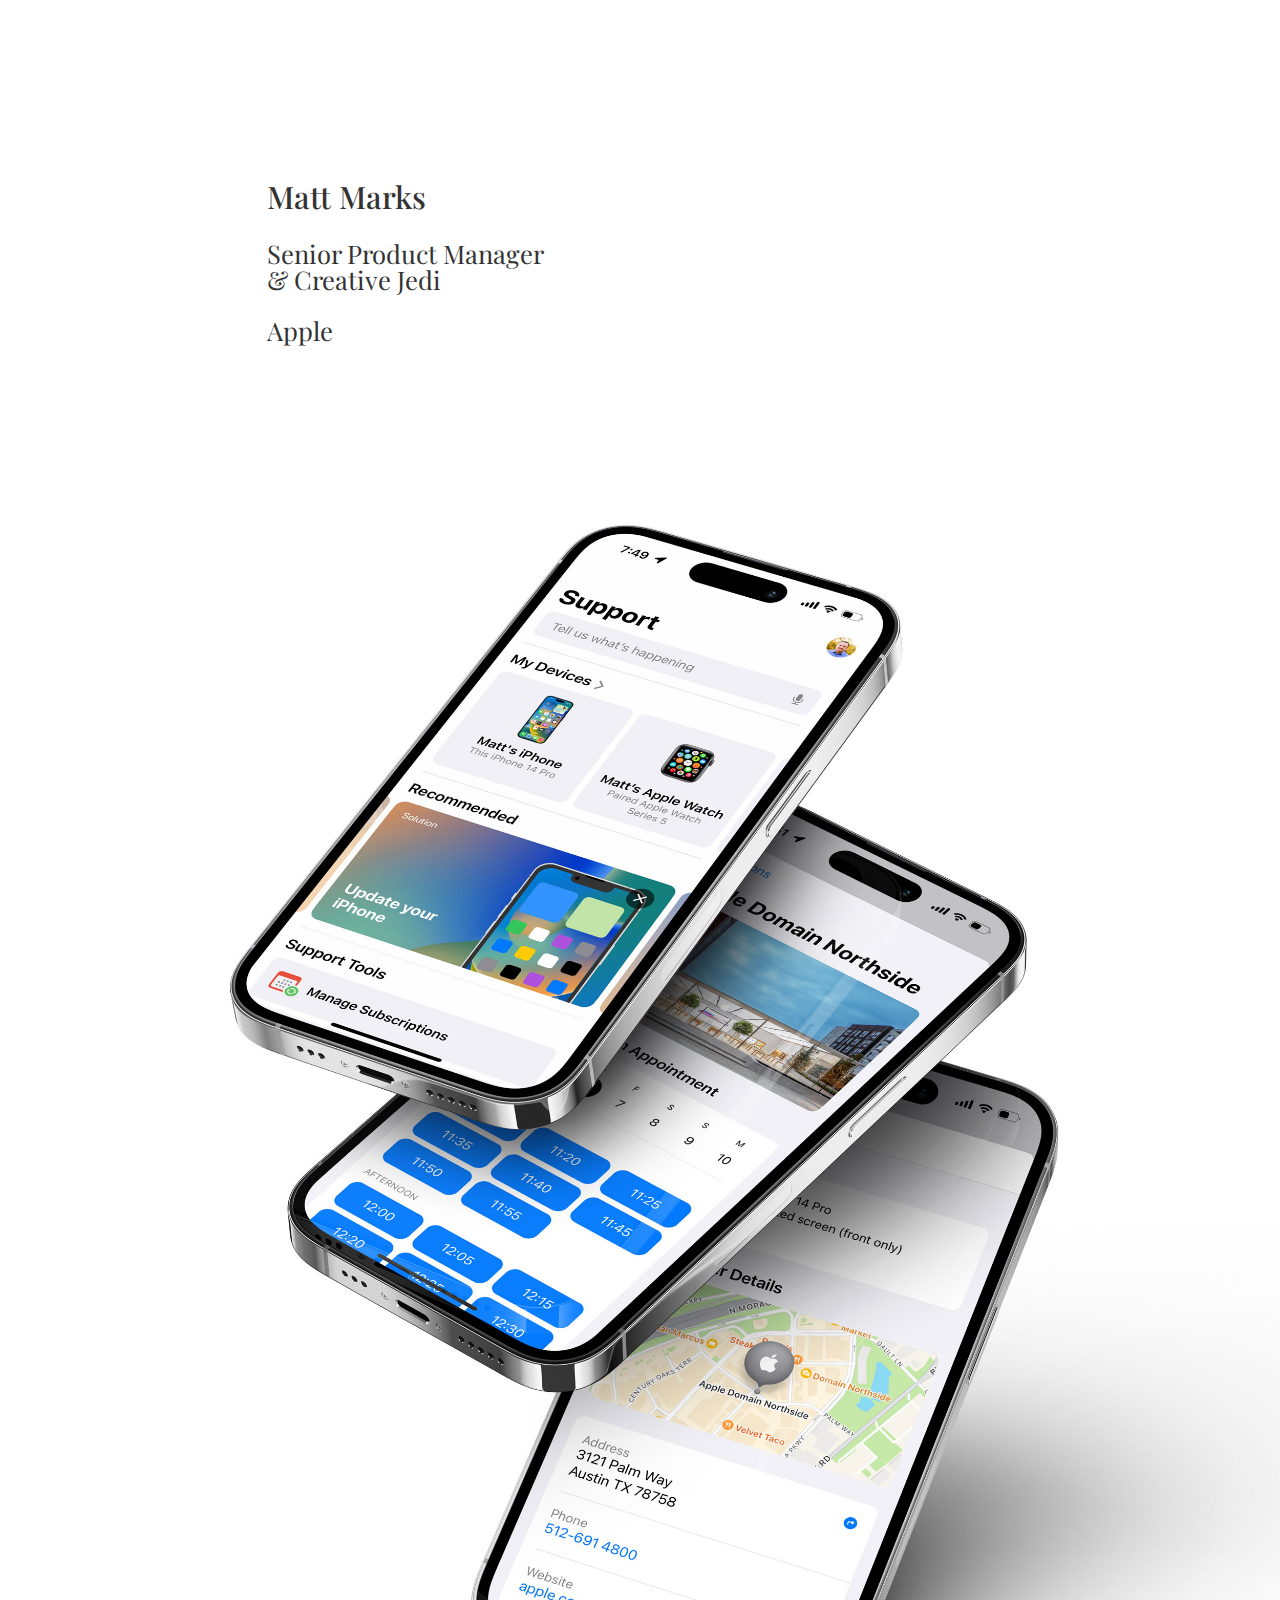
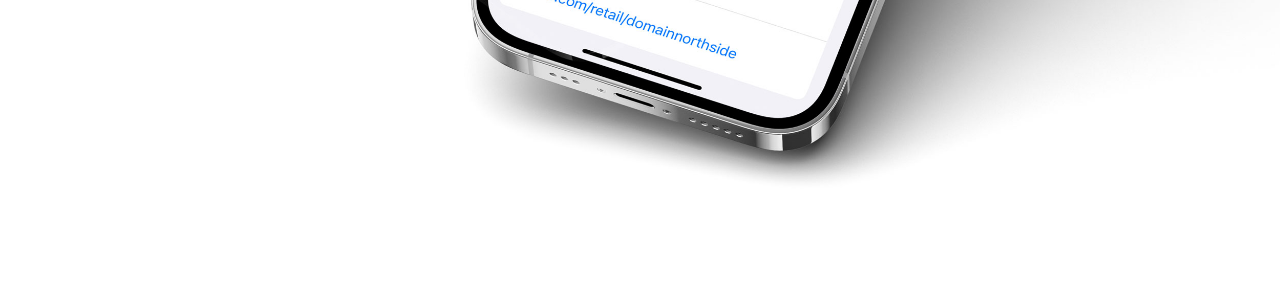
==== commit 29347ead: "2024 website update" ====
--- a/index.html
+++ b/index.html
@@ -4,142 +4,26 @@
   <meta charset="UTF-8">
   <title>Matt Marks</title>
   <meta name="viewport" content="width=device-width, initial-scale=1, viewport-fit=cover">
-  <link rel="stylesheet" href="style.css?v=2022.02.06">
+  <link rel="stylesheet" href="style.css">
   <link rel="stylesheet" href="flexboxgrid.min.css">
-  <link href="https://fonts.googleapis.com/css?family=Inter:400,500,600&amp;display=swap" rel="stylesheet">
-  
-  <script src="https://cdn.usefathom.com/script.js" data-site="PKWQHMDA" defer></script>
 
 </head>
 <body>
 
-<header>
-  <div class="rainbow"></div>
-  <div class="header_bg"></div>
-  
   <section id="intro" class="wrap container-fluid">
 		<div class="row">
-			<article class="col-xs-12 col-md-10 col-md-offset-1">
-				<h1>Howdy! I’m Matt Marks, a 
-				<br>product manager, 
-				<br>web designer, 
-				<br>technical ninja, 
-				<br>& creative jedi.</h1>
+			<article class="col-xs-10 col-xs-offset-1 col-md-8 col-md-offset-2">
+				<h1>Matt Marks</h1>
+				<h2>Senior Product Manager
+				<br>& Creative Jedi</h2>
+				<h3>Apple</h3>
 			</article>
-		</div>
-		<div id="scrollarrow" class="arrow" style="visibility:hidden;">
-		  <a href="#productmanager"><span></span></a>
 		</div>
   </section>
   
-</header>
-
-
 <main>
-
-	<section id="productmanager" class="wrap container-fluid">
-		<div class="row">
-			<div class="col-xs-12 col-md-10 col-md-offset-1">
-		
-				<article class="applesupport">
-					<div class="applesupport-text fademove">
-						<h2>By day, I work as a Product Manager on the <a href="https://apps.apple.com/us/app/apple-support/id1130498044" target="_blank">Apple Support</a> app.</h2>
-					</div>
-					<div class="iphone13">
-						<div class="fade iphone13-screen"></div>
-					</div>
-				</article>
-		
-			</div>
-		</div>
-	</section>
-
-
-	<div class="pixels_bg">
-
-	<section id="pixels" class="wrap container-fluid">
-		<div class="row">
-			<div class="col-xs-12 col-md-10 col-md-offset-1">
-		
-				<article class="portfolio-pixels">
-					<div class="portfolio-pixels-text fademove">
-						<h2>By night, I tickle my imagination with pixels and code.</h2>
-					</div>
-					<div class="pixelsback"></div>
-					<div class="pixelsfront"></div>
-				</article>
-		
-			</div>
-		</div>
-	</section>
-
-	</div>
-
+	<img src="img/sa_hero.jpg" width="100%" />
 </main>
-
-
-
-<script src="https://code.jquery.com/jquery-3.6.0.min.js" integrity="sha256-/xUj+3OJU5yExlq6GSYGSHk7tPXikynS7ogEvDej/m4=" crossorigin="anonymous"></script>
-
-<script>
-
-$(window).scroll(function() {
-    $('.fade').each(function() {
-        var top_of_element = $(this).offset().top + 500;
-        var bottom_of_element = $(this).offset().top + $(this).outerHeight();
-        var bottom_of_screen = $(window).scrollTop() + $(window).innerHeight();
-        var top_of_screen = $(window).scrollTop();
-
-        if ((bottom_of_screen > top_of_element) && (top_of_screen < bottom_of_element) && !$(this).hasClass('visible')) {
-            $(this).addClass('visible');
-        }
-    });
-});
-
-$(window).scroll(function() {
-    $('.fademove').each(function() {
-        var top_of_element = $(this).offset().top + 100;
-        var bottom_of_element = $(this).offset().top + $(this).outerHeight();
-        var bottom_of_screen = $(window).scrollTop() + $(window).innerHeight();
-        var top_of_screen = $(window).scrollTop();
-
-        if ((bottom_of_screen > top_of_element) && (top_of_screen < bottom_of_element) && !$(this).hasClass('visible')) {
-            $(this).addClass('visible');
-        }
-    });
-});
-
-$(window).scroll(function() {
-    var wScroll = $(this).scrollTop();
-    $(".pixelsback").css({
-        transform: "translateX(" + wScroll / 300 + "%)"
-    })
-});
-
-$(window).scroll(function() {
-    var wScroll = $(this).scrollTop();
-    $(".pixelsfront").css({
-        transform: "translateX(-" + wScroll / 300 + "%)"
-    })
-});
-
-$(function() {
-     setTimeout(function(){
-         showElement();
-      }, 4500);
-
-     function showElement() {
-         document.getElementById('scrollarrow').style.visibility = "visible";
-     }
-});
-
-
-$(window).scroll(function(){
-	$(".arrow").css("opacity", 1 - $(window).scrollTop() / 100);
-});
-</script>
-	
-
 
 </body>
 </html>
--- a/style.css
+++ b/style.css
@@ -1,6 +1,6 @@
 /*
 Author: Matt Marks
-Version: 2022.02.06
+Version: 2023.09.02
 URL: https://github.com/mattmarkscodes/mattmarks.codes
 */
 
@@ -8,64 +8,39 @@
 /* normalize.css v8.0.0 | MIT License | github.com/necolas/normalize.css */
 button,hr,input{overflow:visible}progress,sub,sup{vertical-align:baseline}[type=checkbox],[type=radio],legend{box-sizing:border-box;padding:0}html{line-height:1.15;-webkit-text-size-adjust:100%}body{margin:0}h1{font-size:2em;margin:.67em 0}hr{box-sizing:content-box;height:0}code,kbd,pre,samp{font-family:monospace,monospace;font-size:1em}a{background-color:transparent}abbr[title]{border-bottom:none;text-decoration:underline;text-decoration:underline dotted}b,strong{font-weight:bolder}small{font-size:80%}sub,sup{font-size:75%;line-height:0;position:relative}sub{bottom:-.25em}sup{top:-.5em}img{border-style:none}button,input,optgroup,select,textarea{font-family:inherit;font-size:100%;line-height:1.15;margin:0}button,select{text-transform:none}[type=button],[type=reset],[type=submit],button{-webkit-appearance:button}[type=button]::-moz-focus-inner,[type=reset]::-moz-focus-inner,[type=submit]::-moz-focus-inner,button::-moz-focus-inner{border-style:none;padding:0}[type=button]:-moz-focusring,[type=reset]:-moz-focusring,[type=submit]:-moz-focusring,button:-moz-focusring{outline:ButtonText dotted 1px}fieldset{padding:.35em .75em .625em}legend{color:inherit;display:table;max-width:100%;white-space:normal}textarea{overflow:auto}[type=number]::-webkit-inner-spin-button,[type=number]::-webkit-outer-spin-button{height:auto}[type=search]{-webkit-appearance:textfield;outline-offset:-2px}[type=search]::-webkit-search-decoration{-webkit-appearance:none}::-webkit-file-upload-button{-webkit-appearance:button;font:inherit}details{display:block}summary{display:list-item}[hidden],template{display:none}
 
-
-body 										{ font-family: 'Inter', sans-serif; font-weight: 400; margin:0; background:#e1e1e1; }
-.wrap 										{ box-sizing: border-box; max-width: 1200px; margin: 0 auto; }
-.fade 										{ opacity: 0; visibility: hidden; transition: opacity 1s ease-out; will-change: opacity, visibility; z-index:1; }
-.fade.visible 								{ opacity: 1; visibility: visible; z-index:1; }
-.fademove 									{ opacity: 0; transform: translateY(10vh); visibility: hidden; transition: opacity 1s ease-out, transform 1.5s ease-out; will-change: opacity, visibility; z-index:1; }
-.fademove.visible 							{ opacity: 1; transform: none; visibility: visible; z-index:1; }
-a 											{ text-decoration:none; cursor:hand; }
-
-header 										{ position: relative; }
-.rainbow 									{ background: #fff; background: -webkit-linear-gradient(to right, #fd0a8e, #fd6329, #fdcf00, #48f361, #0d62ff); background: linear-gradient(to right, #fd0a8e, #fd6329, #fdcf00, #48f361, #0d62ff); background-size: 100% 100%; -webkit-animation: gradient 10s ease infinite; animation: gradient 10s ease infinite; width:100%; height:8px; display:block; position: absolute; top: 0; bottom: 0; right: 0; left: 0; z-index:1; }
-.header_bg 									{ position: absolute; top: 0; bottom: 0; right: 0; left: 0; width: 100%; height: 100%; padding-bottom:10em; background: #000046; background: -webkit-linear-gradient(160deg, #17c5d1, #0f6cdb, #651ca1, #0a106c); background: linear-gradient(160deg, #17c5d1, #0f6cdb, #651ca1, #0a106c); background-size: 300% 300%; -webkit-animation: gradient 10s ease infinite; animation: gradient 10s ease infinite; transform: skewY(-5deg); transform-origin: top left; }
-header h1 									{ position: relative; color: white; }
-#intro h1 									{ font-size: 3.5em; color: #fff; letter-spacing: -0.93px; line-height: 1.1em; font-weight: 600; padding-top:1.5em; padding-bottom:1.5em; }
-
-@-webkit-keyframes gradient 				{ 0% { background-position: 0% 50%; } 50% { background-position: 100% 50%; } 100% { background-position: 0% 50%; } }
-@keyframes gradient 						{ 0% { background-position: 0% 50%; } 50% { background-position: 100% 50%; } 100% { background-position: 0% 50%; } }
-
-.arrow a 									{ position: absolute; bottom: 20px; left: 50%; z-index: 2; display: inline-block; -webkit-transform: translate(0, -50%); transform: translate(0, -50%); color: #fff; font : normal 400 20px/1 'Josefin Sans', sans-serif; letter-spacing: .1em; text-decoration: none; transition: opacity .3s; }
-.arrow a:hover 								{ opacity: .5; }
-#scrollarrow a span 						{ position: absolute; top: 0; left: 50%; width: 24px; height: 24px; margin-left: -12px; border-left: 1px solid #fff; border-bottom: 1px solid #fff; -webkit-transform: rotate(-45deg); transform: rotate(-45deg); -webkit-animation: arrow 1.5s infinite; animation: arrow 1.5s infinite; box-sizing: border-box; }
-@-webkit-keyframes arrow 					{ 0% { -webkit-transform: rotate(-45deg) translate(0, 0); opacity: 0; } 50% { opacity: 1; } 100% { -webkit-transform: rotate(-45deg) translate(-20px, 20px); opacity: 0; } }
-@keyframes arrow 							{ 0% { transform: rotate(-45deg) translate(0, 0); opacity: 0; } 50% { opacity: 1; } 100% { transform: rotate(-45deg) translate(-20px, 20px); opacity: 0; } }
-
-main 										{ width:100vw; overflow:hidden; }
-
-.applesupport 								{ position:relative; padding-top:4em; margin-top:7em; }
-.applesupport-text 							{ position:absolute; width:60%; top:0; left:0; }
-.applesupport-text h2 						{ font-size: 3em; color: #333; letter-spacing: -0.15px; line-height: 1.4em; font-weight: 600; padding-top:1.9em; }
-.applesupport-text a 						{ white-space:nowrap; color:rgba(44, 94, 209, 1.000); text-decoration:none; }
-.applesupport-text a:hover 					{ text-decoration:underline; }
-.applesupport .iphone13 					{ width:100%; background:url('img/iphone-13-skel.png') center right no-repeat; background-size:95%; height:941px; margin-left:35%; margin-top:-20%; z-index:98; }
-.applesupport .iphone13-screen 				{ width:100%; background:url('img/iphone13-screen.png') center right no-repeat; background-size:95%; height:941px; z-index:99; }
-	
-.pixels_bg 									{ width: 100%; background: #111; transform: skewY(-5deg); margin-top:.9em; padding:3em 0 6em 0; }
-.portfolio-pixels 							{ position:relative; transform: skewY(5deg); padding-top:15em; }
-.portfolio-pixels-text 						{ position:absolute; text-align:right; width:60%; top:0; right:0; }
-.portfolio-pixels-text h2 					{ font-size: 3em; color: #999; letter-spacing: -0.15px; line-height: 1.4em; font-weight: 600; padding-top:.5em; }
-.portfolio-pixels .pixelsback 				{ width:100%; background:url('img/pixels-back.png') center center no-repeat; background-size:contain; height:600px; margin-left:-40%; margin-top:5%; }
-.portfolio-pixels .pixelsfront 				{ width:100%; background:url('img/pixels-front.png') center center no-repeat; background-size:contain; height:650px; margin-left:0; margin-top:-69.1%; }
-
-@media only screen and (max-width: 1020px) 	{
-.portfolio-applesupport-text h2 			{ font-size: 2.5em; padding-top:2em; }
-.portfolio-pixels-text h3 					{ font-size: 2.5em; }
+@font-face {
+  font-family: Playfair;
+  src: url(font/PlayfairDisplay-VariableFont_wght.ttf);
 }
 
-@media only screen and (max-width: 900px) 	{
-#intro h1									{ text-align:center; font-size: 2.3em; }
+body 										{ font-family: "Playfair", serif; margin: 0; background: #fff; font-size: 1.6em; }
+.wrap 										{ box-sizing: border-box; max-width: 1200px; margin: 6em auto; }
 
-.applesupport-text 				{ position:static; width:100%; text-align:center; padding-top:0; }
-.applesupport-text h2 			{ font-size: 2em; margin-top:0; }
-.applesupport-text a 				{ white-space:normal; }
-.applesupport .iphone13 			{ width:150%; background:url('img/iphone-13-skel.png') center right no-repeat; background-size:100%; height:941px; margin-left:-20%; margin-top:-20%; z-index:98; }
-.applesupport .iphone13-screen 	{ width:100%; background:url('img/iphone13-screen.png') center right no-repeat; background-size:100%; height:941px; z-index:99; }
-	
-.portfolio-pixels 							{ position:relative; padding-top:0em; }
-.portfolio-pixels-text 						{ position:static; width:100%; text-align:center; }
-.portfolio-pixels-text h2 					{ font-size: 2em;  }
-.portfolio-pixels .pixelsback 				{ display:none; }
-.portfolio-pixels .pixelsfront 				{ height:650px; margin-left:0; margin-top:0; }
-}+@keyframes fade { from {color: #fff;} to {color: #333;} }
+@-webkit-keyframes fade { from {color: #fff;} to {color: #333;} }
+
+#intro h1 									{ text-align: left; font-size: 120%; color: #333; font-weight: 500; line-height:1.5em;
+												animation: fade;
+												animation-duration: 2s;
+												-webkit-animation-name: fade;
+												-webkit-animation-duration: 2s; }
+#intro h2									{ text-align: left; font-size: 100%; color: #333; font-weight: 400; line-height:1em;
+												animation: fade;
+												animation-duration: 2s;
+												-webkit-animation-name: fade;
+												-webkit-animation-duration: 2s; }
+#intro h3									{ text-align: left; font-size: 100%; color: #333; font-weight: 400; line-height:1em;
+												animation: fade;
+												animation-duration: 2s;
+												-webkit-animation-name: fade;
+												-webkit-animation-duration: 2s; }
+												
+main {     
+	margin-top:-5em; 
+	width: 100%;
+    overflow: hidden;
+    /* Magic */
+    display: flex;
+    align-items: center; /* vertical */
+    justify-content: center; /* horizontal */ }
+main img { margin-left:10em; }
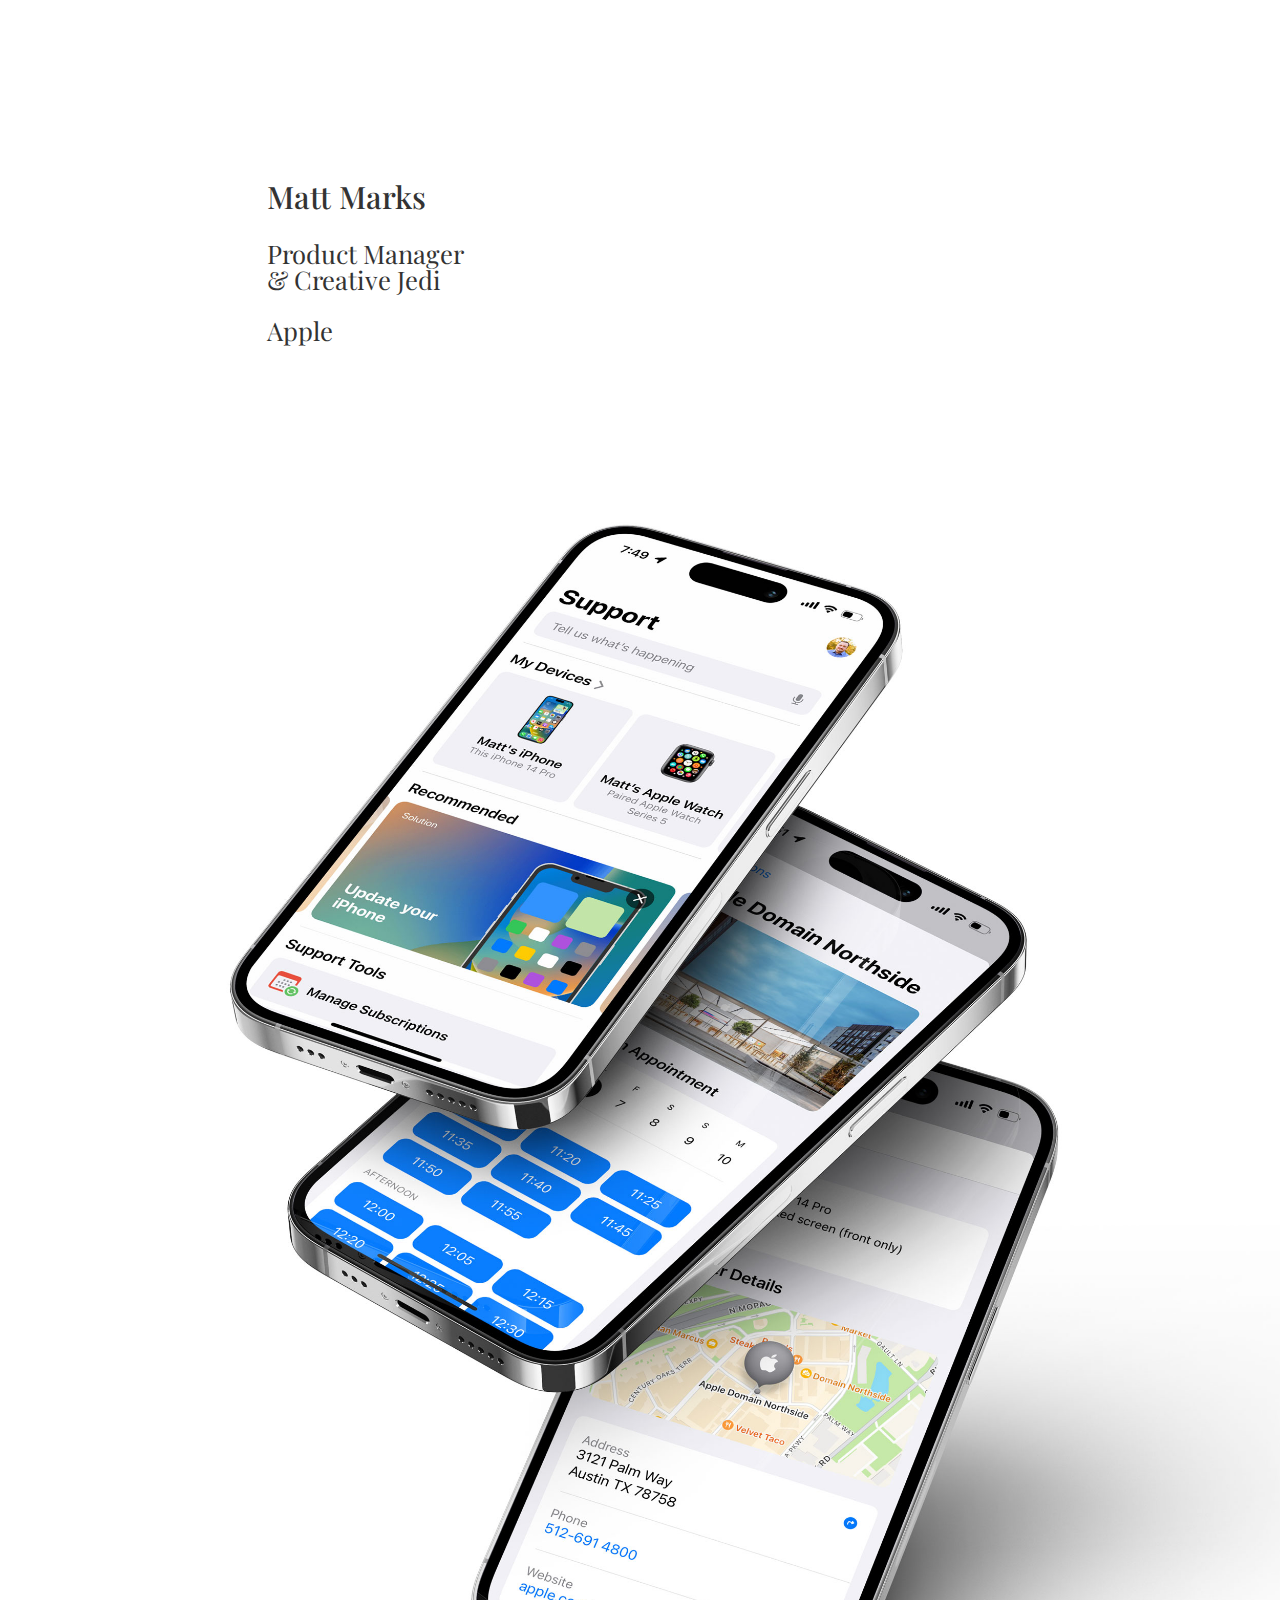
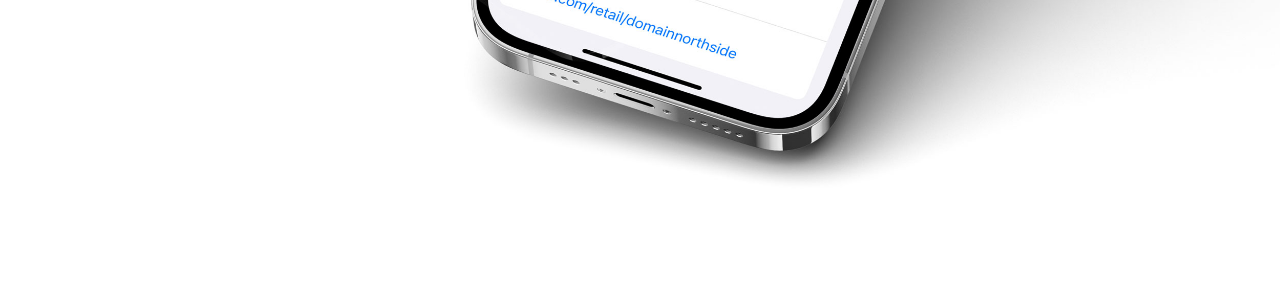
==== commit 7bc36056: "2024 website update minus senior" ====
--- a/index.html
+++ b/index.html
@@ -14,7 +14,7 @@
 		<div class="row">
 			<article class="col-xs-10 col-xs-offset-1 col-md-8 col-md-offset-2">
 				<h1>Matt Marks</h1>
-				<h2>Senior Product Manager
+				<h2>Product Manager
 				<br>& Creative Jedi</h2>
 				<h3>Apple</h3>
 			</article>
